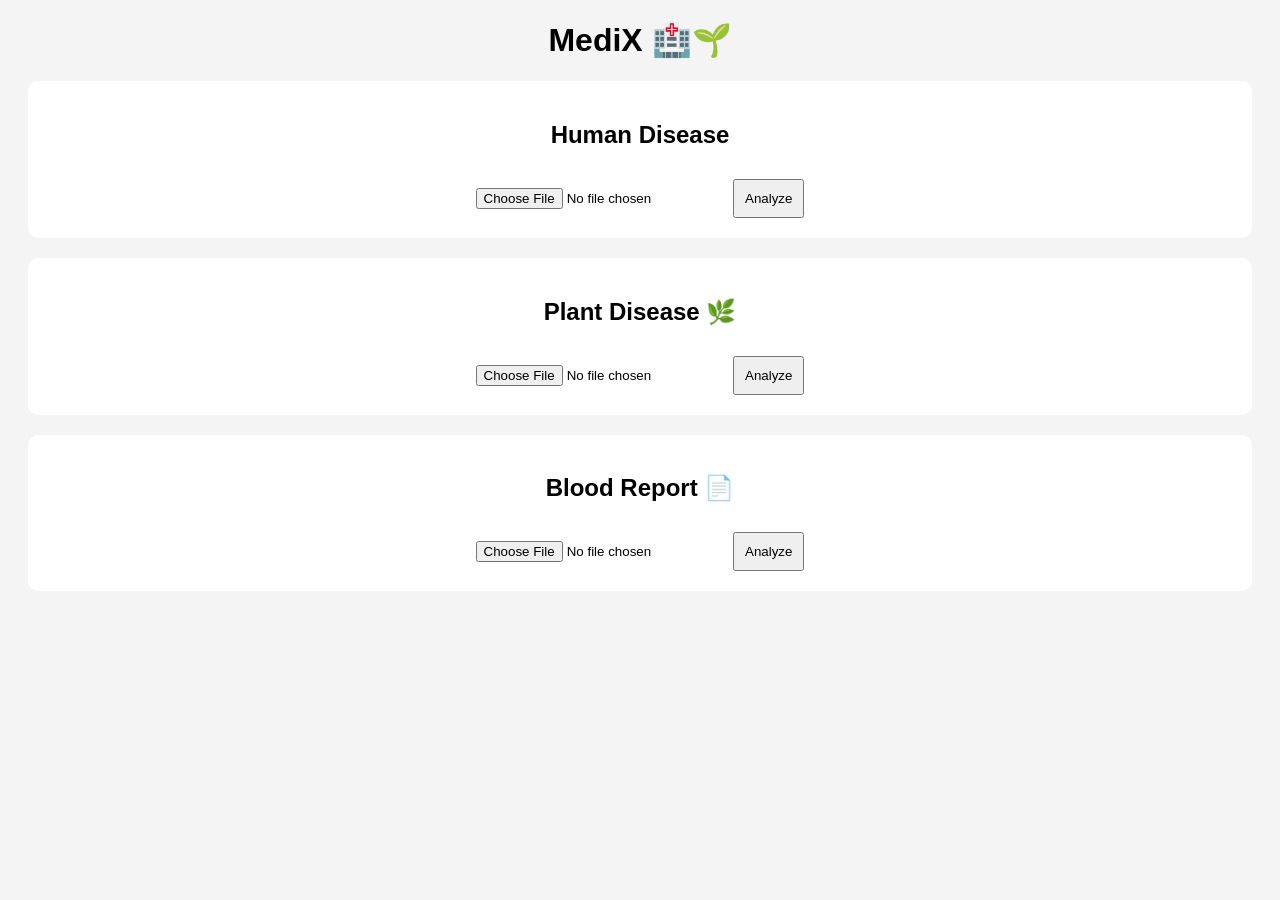
==== index.html @ d3d94caa "Update index.html" ====
<!DOCTYPE html>
<html lang="en">
<head>
    <meta charset="UTF-8">
    <meta name="viewport" content="width=device-width, initial-scale=1.0">
    <title>MediX</title>
    <link rel="stylesheet" href="style.css">
</head>
<body>

<h1>MediX 🏥🌱</h1>

<div class="card">
    <h2>Human Disease</h2>
    <input type="file" id="humanImg">
    <button onclick="uploadHuman()">Analyze</button>
</div>

<div class="card">
    <h2>Plant Disease 🌿</h2>
    <input type="file" id="plantImg">
    <button onclick="uploadPlant()">Analyze</button>
</div>

<div class="card">
    <h2>Blood Report 📄</h2>
    <input type="file" id="reportFile">
    <button onclick="uploadReport()">Analyze</button>
</div>

<h2 id="result"></h2>

<script src="script.js"></script>
</body>
</html>
---- style.css ----
body {
    font-family: Arial;
    text-align: center;
    background: #f4f4f4;
}

.card {
    background: white;
    padding: 20px;
    margin: 20px;
    border-radius: 10px;
}

button {
    padding: 10px;
    margin-top: 10px;
}
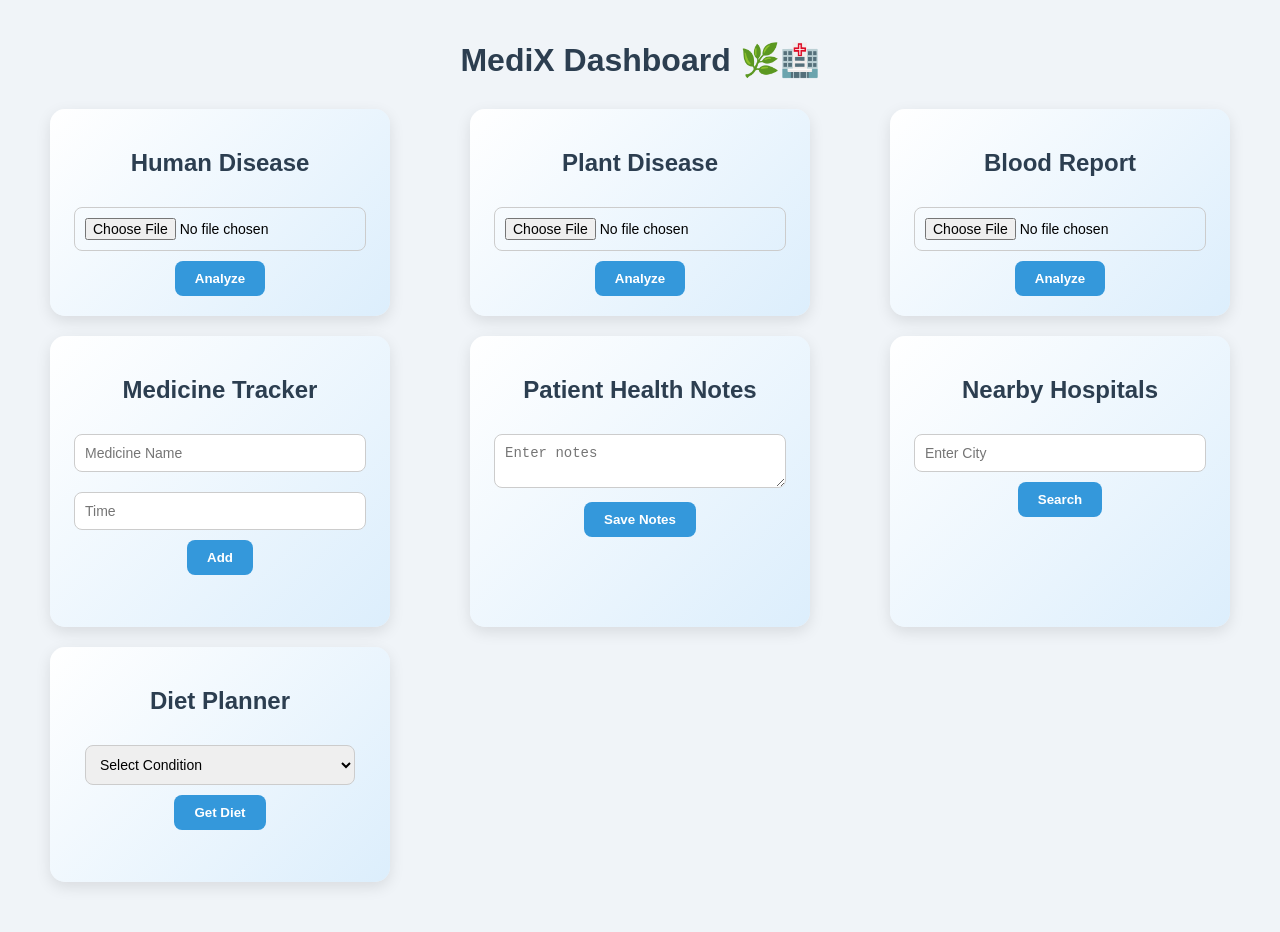
==== commit 3ea1c621: "Rename Dashboard.html to index.html" ====
--- a/index.html
+++ b/index.html
@@ -1,35 +1,79 @@
 <!DOCTYPE html>
 <html lang="en">
 <head>
-    <meta charset="UTF-8">
-    <meta name="viewport" content="width=device-width, initial-scale=1.0">
-    <title>MediX</title>
-    <link rel="stylesheet" href="style.css">
+<meta charset="UTF-8">
+<title>MediX Dashboard</title>
+<link rel="stylesheet" href="style.css">
 </head>
 <body>
 
-<h1>MediX 🏥🌱</h1>
+<h1>MediX Dashboard 🌿🏥</h1>
 
-<div class="card">
-    <h2>Human Disease</h2>
-    <input type="file" id="humanImg">
-    <button onclick="uploadHuman()">Analyze</button>
-</div>
+<div class="dashboard-grid">
 
-<div class="card">
-    <h2>Plant Disease 🌿</h2>
-    <input type="file" id="plantImg">
-    <button onclick="uploadPlant()">Analyze</button>
-</div>
+    <!-- Human Disease -->
+    <div class="card">
+        <h2>Human Disease</h2>
+        <input type="file" id="humanImg">
+        <button onclick="uploadHuman()">Analyze</button>
+    </div>
 
-<div class="card">
-    <h2>Blood Report 📄</h2>
-    <input type="file" id="reportFile">
-    <button onclick="uploadReport()">Analyze</button>
+    <!-- Plant Disease -->
+    <div class="card">
+        <h2>Plant Disease</h2>
+        <input type="file" id="plantImg">
+        <button onclick="uploadPlant()">Analyze</button>
+    </div>
+
+    <!-- Blood Report -->
+    <div class="card">
+        <h2>Blood Report</h2>
+        <input type="file" id="reportFile">
+        <button onclick="uploadReport()">Analyze</button>
+    </div>
+
+    <!-- Medicine Tracker -->
+    <div class="card">
+        <h2>Medicine Tracker</h2>
+        <input type="text" id="medName" placeholder="Medicine Name">
+        <input type="text" id="medTime" placeholder="Time">
+        <button onclick="addMedicine()">Add</button>
+        <ul id="medList"></ul>
+    </div>
+
+    <!-- Patient Health Notes -->
+    <div class="card">
+        <h2>Patient Health Notes</h2>
+        <textarea id="healthNotes" placeholder="Enter notes"></textarea>
+        <button onclick="saveHealthNotes()">Save Notes</button>
+        <p id="healthMsg"></p>
+    </div>
+
+    <!-- Nearby Hospitals -->
+    <div class="card">
+        <h2>Nearby Hospitals</h2>
+        <input type="text" id="location" placeholder="Enter City">
+        <button onclick="findHospitals()">Search</button>
+        <ul id="hospitalList"></ul>
+    </div>
+
+    <!-- Diet Planner -->
+    <div class="card">
+        <h2>Diet Planner</h2>
+        <select id="dietCondition">
+            <option value="">Select Condition</option>
+            <option value="Anemia">Anemia</option>
+            <option value="Normal">Normal</option>
+            <option value="Diabetes">Diabetes</option>
+        </select>
+        <button onclick="showDiet()">Get Diet</button>
+        <ul id="dietList"></ul>
+    </div>
+
 </div>
 
 <h2 id="result"></h2>
-
 <script src="script.js"></script>
 </body>
 </html>
+</html>
--- a/style.css
+++ b/style.css
@@ -1,17 +1,72 @@
 body {
-    font-family: Arial;
+    font-family: Arial, sans-serif;
+    background: #f0f4f8;
+    margin: 0;
+    padding: 20px;
     text-align: center;
-    background: #f4f4f4;
+}
+h1 {
+    color: #2c3e50;
+    margin-bottom: 30px;
 }
 
-.card {
-    background: white;
-    padding: 20px;
-    margin: 20px;
-    border-radius: 10px;
+/* Grid layout */
+.dashboard-grid {
+    display: grid;
+    grid-template-columns: repeat(auto-fit, minmax(300px, 1fr));
+    gap: 20px;
+    justify-items: center;
 }
 
+/* Card styling */
+.card {
+    background: linear-gradient(135deg, #ffffff, #dceefc);
+    border-radius: 15px;
+    padding: 20px;
+    box-shadow: 0px 5px 15px rgba(0,0,0,0.1);
+    width: 300px;
+    transition: transform 0.2s;
+}
+.card:hover {
+    transform: translateY(-5px);
+}
+.card h2 {
+    color: #2c3e50;
+}
+
+/* Inputs and buttons */
+input, select, textarea {
+    width: 90%;
+    padding: 10px;
+    margin: 10px 0;
+    border-radius: 8px;
+    border: 1px solid #ccc;
+    font-size: 14px;
+}
 button {
-    padding: 10px;
-    margin-top: 10px;
+    padding: 10px 20px;
+    background-color: #3498db;
+    color: white;
+    border: none;
+    border-radius: 8px;
+    cursor: pointer;
+    font-weight: bold;
 }
+button:hover {
+    background-color: #2980b9;
+}
+
+/* Lists */
+ul {
+    text-align: left;
+    padding-left: 20px;
+    max-height: 120px;
+    overflow-y: auto;
+}
+
+/* Result text */
+#result {
+    margin-top: 30px;
+    color: #e74c3c;
+    font-size: 1.2em;
+}
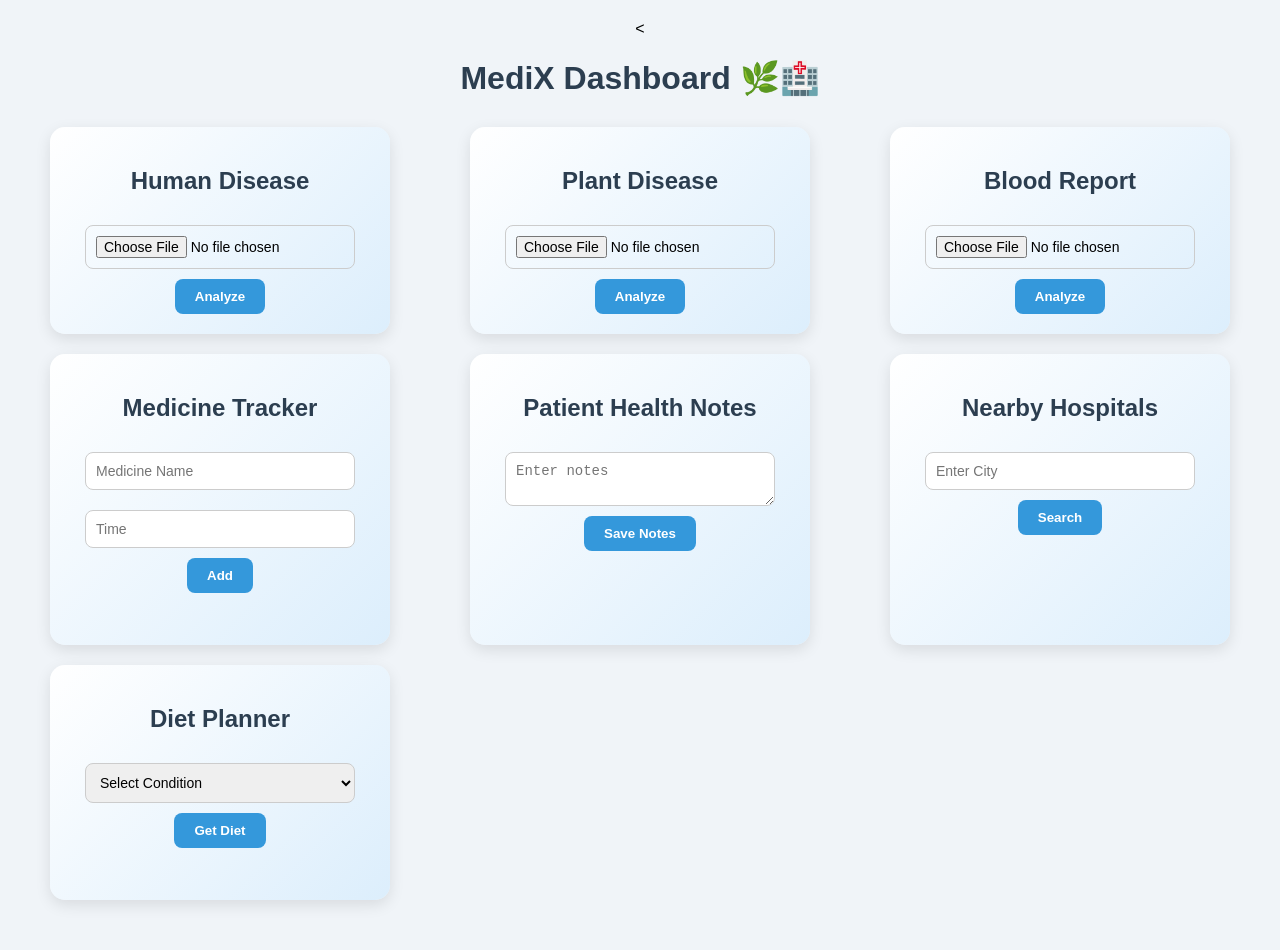
==== commit 1a6268a6: "Update index.html" ====
--- a/index.html
+++ b/index.html
@@ -1,4 +1,4 @@
-<!DOCTYPE html>
+<<!DOCTYPE html>
 <html lang="en">
 <head>
 <meta charset="UTF-8">
@@ -11,28 +11,26 @@
 
 <div class="dashboard-grid">
 
-    <!-- Human Disease -->
+    <!-- Row 1: Disease Analyzers -->
     <div class="card">
         <h2>Human Disease</h2>
         <input type="file" id="humanImg">
         <button onclick="uploadHuman()">Analyze</button>
     </div>
 
-    <!-- Plant Disease -->
     <div class="card">
         <h2>Plant Disease</h2>
         <input type="file" id="plantImg">
         <button onclick="uploadPlant()">Analyze</button>
     </div>
 
-    <!-- Blood Report -->
     <div class="card">
         <h2>Blood Report</h2>
         <input type="file" id="reportFile">
         <button onclick="uploadReport()">Analyze</button>
     </div>
 
-    <!-- Medicine Tracker -->
+    <!-- Row 2: Patient & Medicine -->
     <div class="card">
         <h2>Medicine Tracker</h2>
         <input type="text" id="medName" placeholder="Medicine Name">
@@ -41,7 +39,6 @@
         <ul id="medList"></ul>
     </div>
 
-    <!-- Patient Health Notes -->
     <div class="card">
         <h2>Patient Health Notes</h2>
         <textarea id="healthNotes" placeholder="Enter notes"></textarea>
@@ -49,7 +46,7 @@
         <p id="healthMsg"></p>
     </div>
 
-    <!-- Nearby Hospitals -->
+    <!-- Row 3: Hospitals & Diet -->
     <div class="card">
         <h2>Nearby Hospitals</h2>
         <input type="text" id="location" placeholder="Enter City">
@@ -57,7 +54,6 @@
         <ul id="hospitalList"></ul>
     </div>
 
-    <!-- Diet Planner -->
     <div class="card">
         <h2>Diet Planner</h2>
         <select id="dietCondition">
@@ -76,4 +72,3 @@
 <script src="script.js"></script>
 </body>
 </html>
-</html>
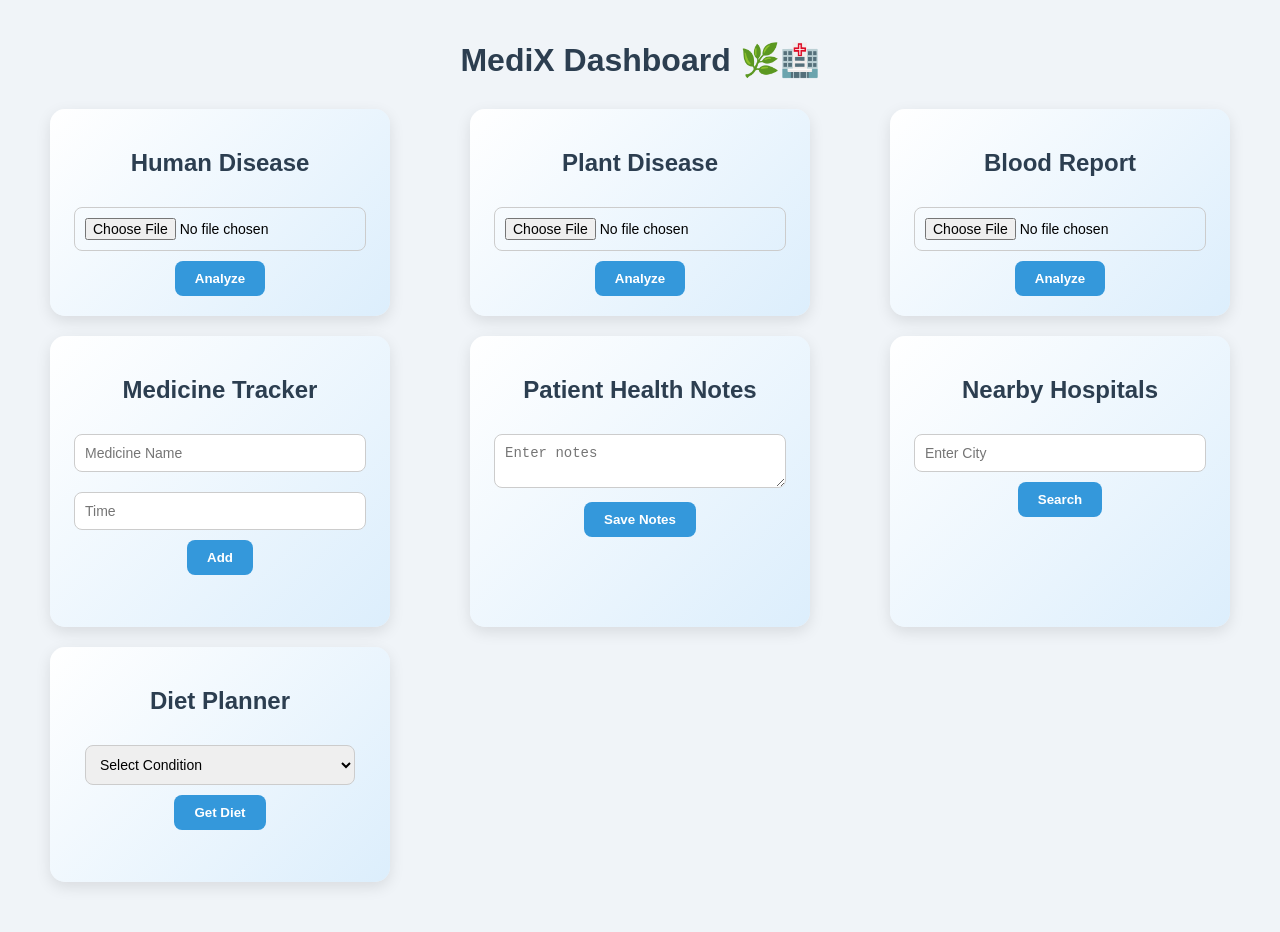
==== commit f9f23076: "Update index.html" ====
--- a/index.html
+++ b/index.html
@@ -1,4 +1,4 @@
-<<!DOCTYPE html>
+<!DOCTYPE html>
 <html lang="en">
 <head>
 <meta charset="UTF-8">
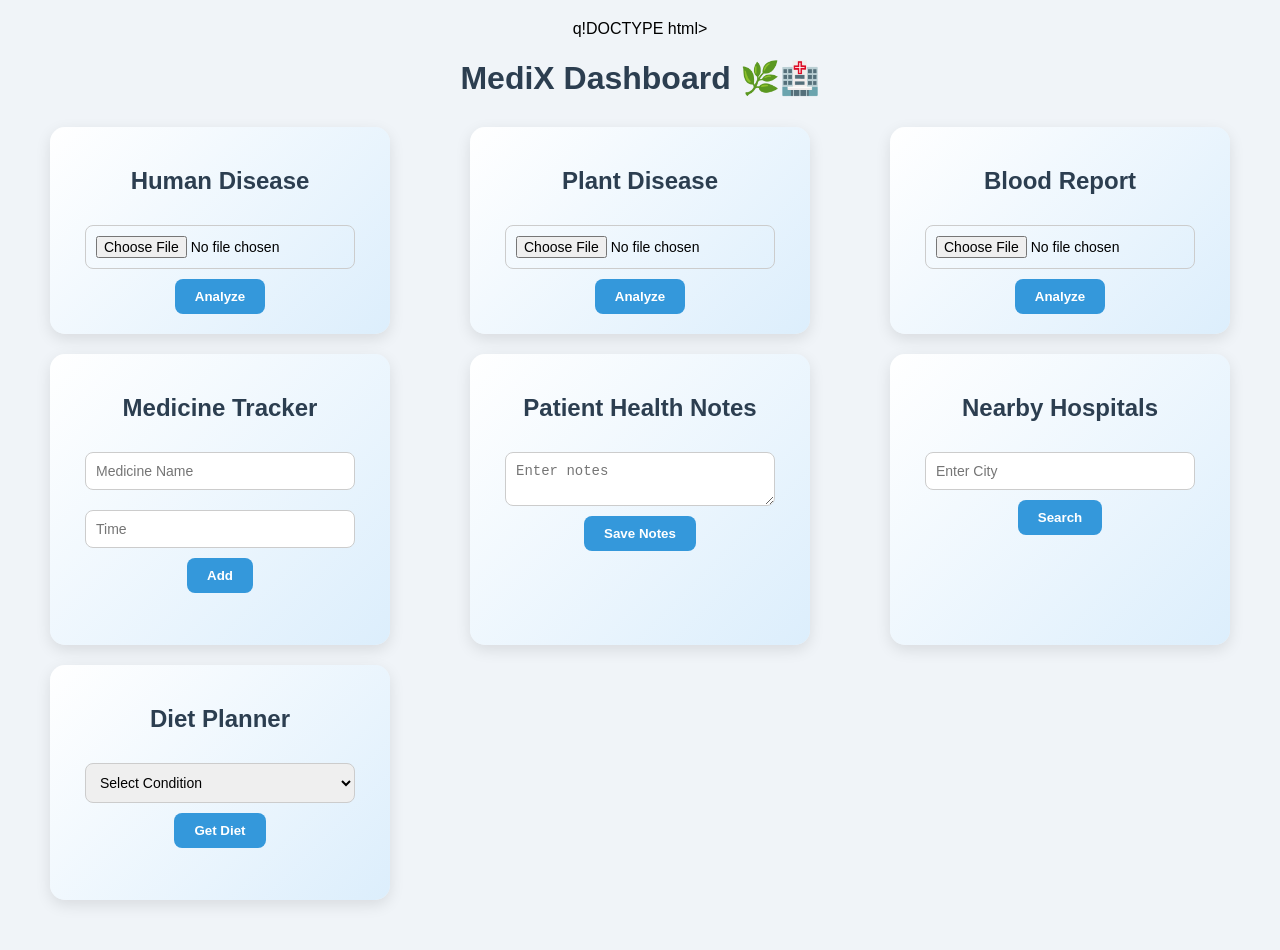
==== commit 1ddedc48: "Update index.html" ====
--- a/index.html
+++ b/index.html
@@ -1,4 +1,4 @@
-<!DOCTYPE html>
+q!DOCTYPE html>
 <html lang="en">
 <head>
 <meta charset="UTF-8">
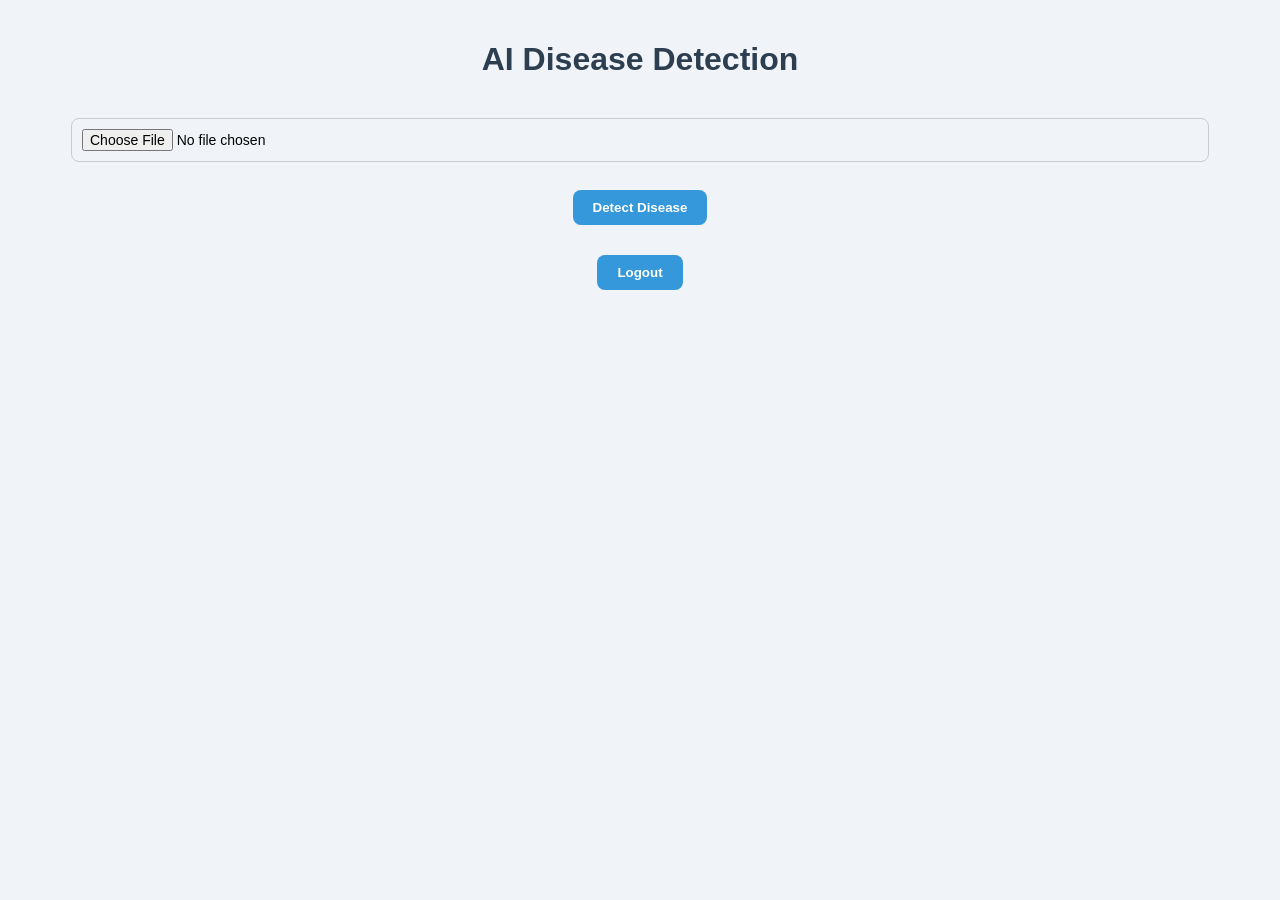
==== commit 99d07fca: "Update index.html" ====
--- a/index.html
+++ b/index.html
@@ -1,74 +1,24 @@
-q!DOCTYPE html>
-<html lang="en">
+<!DOCTYPE html>
+<html>
 <head>
-<meta charset="UTF-8">
-<title>MediX Dashboard</title>
-<link rel="stylesheet" href="style.css">
+    <title>MediX</title>
+    <link rel="stylesheet" href="style.css">
 </head>
 <body>
 
-<h1>MediX Dashboard 🌿🏥</h1>
+<div class="box">
+    <h1>AI Disease Detection</h1>
 
-<div class="dashboard-grid">
+    <input type="file" id="image"><br><br>
 
-    <!-- Row 1: Disease Analyzers -->
-    <div class="card">
-        <h2>Human Disease</h2>
-        <input type="file" id="humanImg">
-        <button onclick="uploadHuman()">Analyze</button>
-    </div>
+    <button onclick="detect()">Detect Disease</button>
 
-    <div class="card">
-        <h2>Plant Disease</h2>
-        <input type="file" id="plantImg">
-        <button onclick="uploadPlant()">Analyze</button>
-    </div>
+    <h3 id="result"></h3>
 
-    <div class="card">
-        <h2>Blood Report</h2>
-        <input type="file" id="reportFile">
-        <button onclick="uploadReport()">Analyze</button>
-    </div>
-
-    <!-- Row 2: Patient & Medicine -->
-    <div class="card">
-        <h2>Medicine Tracker</h2>
-        <input type="text" id="medName" placeholder="Medicine Name">
-        <input type="text" id="medTime" placeholder="Time">
-        <button onclick="addMedicine()">Add</button>
-        <ul id="medList"></ul>
-    </div>
-
-    <div class="card">
-        <h2>Patient Health Notes</h2>
-        <textarea id="healthNotes" placeholder="Enter notes"></textarea>
-        <button onclick="saveHealthNotes()">Save Notes</button>
-        <p id="healthMsg"></p>
-    </div>
-
-    <!-- Row 3: Hospitals & Diet -->
-    <div class="card">
-        <h2>Nearby Hospitals</h2>
-        <input type="text" id="location" placeholder="Enter City">
-        <button onclick="findHospitals()">Search</button>
-        <ul id="hospitalList"></ul>
-    </div>
-
-    <div class="card">
-        <h2>Diet Planner</h2>
-        <select id="dietCondition">
-            <option value="">Select Condition</option>
-            <option value="Anemia">Anemia</option>
-            <option value="Normal">Normal</option>
-            <option value="Diabetes">Diabetes</option>
-        </select>
-        <button onclick="showDiet()">Get Diet</button>
-        <ul id="dietList"></ul>
-    </div>
-
+    <button onclick="logout()">Logout</button>
 </div>
 
-<h2 id="result"></h2>
 <script src="script.js"></script>
+
 </body>
 </html>
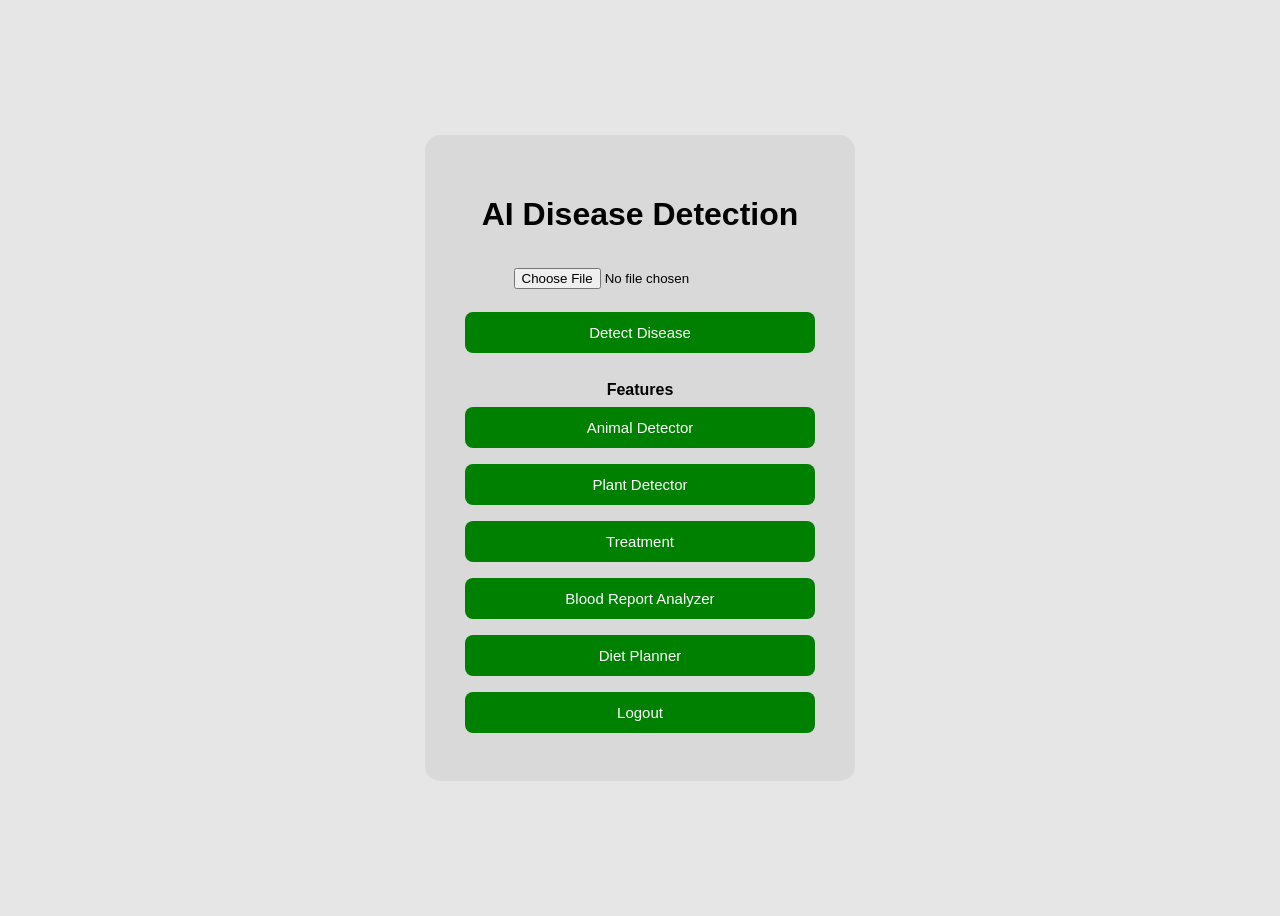
==== commit 384ca07e: "Revamp index.html for AI Disease Detection app Updated title and added styling for the AI Disease De" ====
--- a/index.html
+++ b/index.html
@@ -1,24 +1,113 @@
 <!DOCTYPE html>
 <html>
 <head>
-    <title>MediX</title>
-    <link rel="stylesheet" href="style.css">
+    <title>AI Disease Detection</title>
+
+    <style>
+        body {
+            font-family: Arial;
+            background: #e6e6e6;
+            display: flex;
+            justify-content: center;
+            align-items: center;
+            height: 100vh;
+        }
+
+        .container {
+            background: #d9d9d9;
+            padding: 40px;
+            border-radius: 15px;
+            width: 350px;
+            text-align: center;
+        }
+
+        h1 {
+            margin-bottom: 20px;
+        }
+
+        input {
+            margin: 15px 0;
+        }
+
+        button {
+            width: 100%;
+            padding: 12px;
+            margin: 8px 0;
+            background: green;
+            color: white;
+            border: none;
+            border-radius: 8px;
+            font-size: 15px;
+            cursor: pointer;
+        }
+
+        button:hover {
+            background: darkgreen;
+        }
+
+        .section-title {
+            margin-top: 20px;
+            font-weight: bold;
+        }
+    </style>
 </head>
+
 <body>
 
-<div class="box">
+<div class="container">
+
     <h1>AI Disease Detection</h1>
 
-    <input type="file" id="image"><br><br>
+    <!-- Image Upload -->
+    <input type="file"><br>
 
     <button onclick="detect()">Detect Disease</button>
 
-    <h3 id="result"></h3>
+    <!-- Dashboard Features -->
+    <div class="section-title">Features</div>
+
+    <button onclick="openFeature('animal')">Animal Detector</button>
+    <button onclick="openFeature('plant')">Plant Detector</button>
+    <button onclick="openFeature('treatment')">Treatment</button>
+    <button onclick="openFeature('blood')">Blood Report Analyzer</button>
+    <button onclick="openFeature('diet')">Diet Planner</button>
 
     <button onclick="logout()">Logout</button>
+
 </div>
 
-<script src="script.js"></script>
+<script>
+function detect() {
+    alert("Disease detection running...");
+}
+
+function openFeature(feature) {
+
+    if(feature === "animal") {
+        alert("Animal Detection Module");
+    }
+
+    if(feature === "plant") {
+        alert("Plant Detection Module");
+    }
+
+    if(feature === "treatment") {
+        alert("Treatment Suggestions");
+    }
+
+    if(feature === "blood") {
+        alert("Blood Report Analyzer");
+    }
+
+    if(feature === "diet") {
+        alert("Diet Planner");
+    }
+}
+
+function logout() {
+    window.location.href = "login.html";
+}
+</script>
 
 </body>
 </html>
